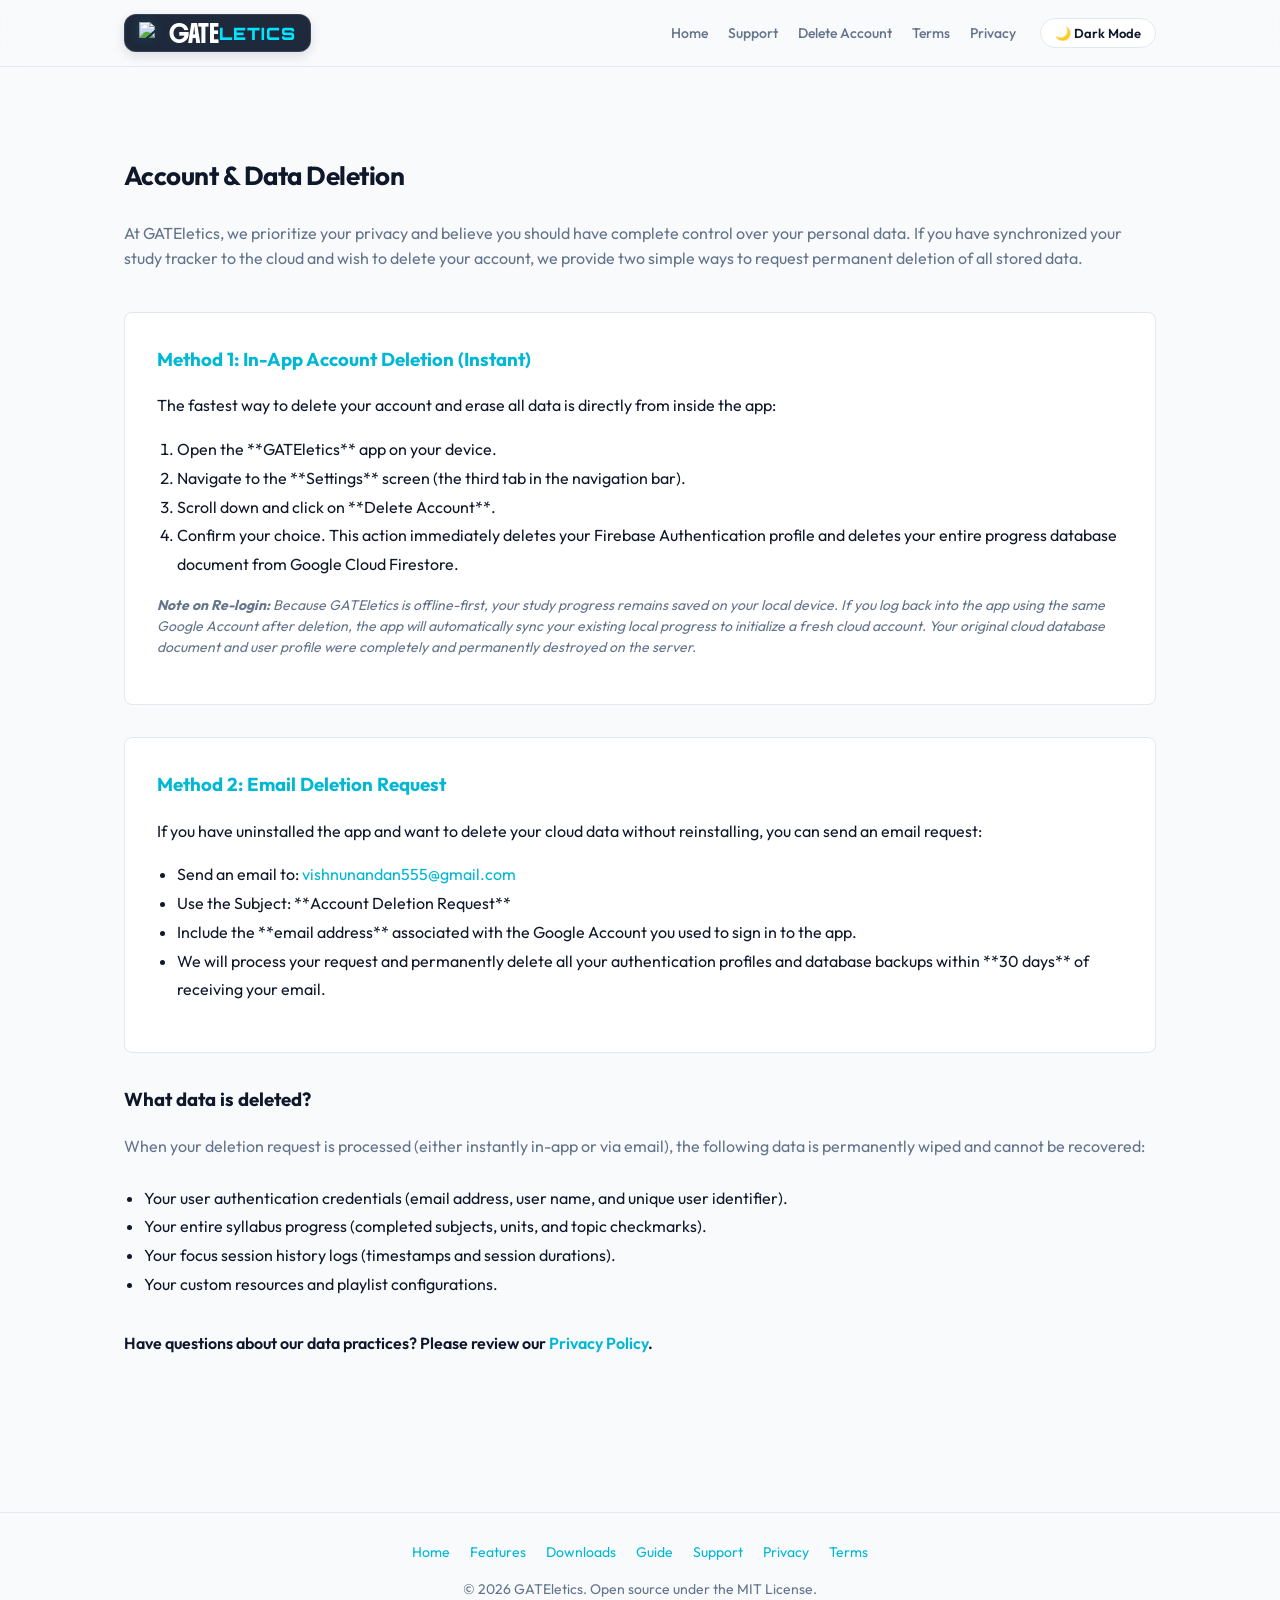
==== docs/delete-account.html @ e8ba7f9c "release: bump version to 1.2.17+20, update docs multi-page UI, OS detection, choice popups, and site" ====
<!DOCTYPE html>
<html lang="en">

<head>
  <script>
    // Apply theme immediately to prevent flashing
    (function () {
      const savedTheme = localStorage.getItem('theme');
      if (savedTheme) {
        document.documentElement.setAttribute('data-theme', savedTheme);
      } else {
        const systemPrefersDark = window.matchMedia('(prefers-color-scheme: dark)').matches;
        document.documentElement.setAttribute('data-theme', systemPrefersDark ? 'dark' : 'light');
      }
    })();
  </script>
  <meta charset="UTF-8">
  <meta name="viewport" content="width=device-width, initial-scale=1.0">
  <meta name="description" content="Request account and data deletion for GATEletics.">
  <title>Account Deletion Instructions - GATEletics</title>
  <link rel="stylesheet" href="style.css">
  <link rel="preconnect" href="https://fonts.googleapis.com">
  <link rel="preconnect" href="https://fonts.gstatic.com" crossorigin>
  <link href="https://fonts.googleapis.com/css2?family=Boldonse&family=Orbitron:wght@400..900&display=swap" rel="stylesheet">
</head>

<body>
  <header>
    <div class="nav-container">
      <a href="index.html" class="logo">
        <img src="logo_trans_cropped.png" alt="GATEletics Logo" class="logo-img">
        <span class="logo-text"><span class="logo-gate">GATE</span><span class="logo-letics">LETICS</span></span>
      </a>
      <div class="nav-controls">
        <div class="nav-links">
          <a href="index.html">Home</a>
          <a href="support.html">Support</a>
          <a href="delete-account.html">Delete Account</a>
          <a href="terms.html">Terms</a>
          <a href="privacy.html">Privacy</a>
        </div>
        <button id="theme-toggle" class="theme-toggle">🌙 Dark</button>
      </div>
    </div>
  </header>

  <div class="container">
    <section style="margin-bottom: 40px;">
      <h2>Account & Data Deletion</h2>
      <p style="color: var(--text-muted); line-height: 1.6;">At GATEletics, we prioritize your privacy and believe you should have complete control over your personal data. If you have synchronized your study tracker to the cloud and wish to delete your account, we provide two simple ways to request permanent deletion of all stored data.</p>
    </section>

    <div style="background-color: var(--card-bg); border: 1px solid var(--border-color); padding: 32px; border-radius: 8px; margin-bottom: 32px;">
      <h3 style="margin-top: 0; color: var(--accent-color);">Method 1: In-App Account Deletion (Instant)</h3>
      <p>The fastest way to delete your account and erase all data is directly from inside the app:</p>
      <ol style="padding-left: 20px; line-height: 1.8; color: var(--text-main);">
        <li>Open the **GATEletics** app on your device.</li>
        <li>Navigate to the **Settings** screen (the third tab in the navigation bar).</li>
        <li>Scroll down and click on **Delete Account**.</li>
        <li>Confirm your choice. This action immediately deletes your Firebase Authentication profile and deletes your entire progress database document from Google Cloud Firestore.</li>
      </ol>
      <p style="margin-top: 16px; font-size: 14px; color: var(--text-muted); font-style: italic; line-height: 1.5;">
        <strong>Note on Re-login:</strong> Because GATEletics is offline-first, your study progress remains saved on your local device. If you log back into the app using the same Google Account after deletion, the app will automatically sync your existing local progress to initialize a fresh cloud account. Your original cloud database document and user profile were completely and permanently destroyed on the server.
      </p>
    </div>

    <div style="background-color: var(--card-bg); border: 1px solid var(--border-color); padding: 32px; border-radius: 8px; margin-bottom: 32px;">
      <h3 style="margin-top: 0; color: var(--accent-color);">Method 2: Email Deletion Request</h3>
      <p>If you have uninstalled the app and want to delete your cloud data without reinstalling, you can send an email request:</p>
      <ul style="padding-left: 20px; line-height: 1.8; color: var(--text-main);">
        <li>Send an email to: <a href="mailto:vishnunandan555@gmail.com" style="color: var(--accent-color); text-decoration: none;">vishnunandan555@gmail.com</a></li>
        <li>Use the Subject: **Account Deletion Request**</li>
        <li>Include the **email address** associated with the Google Account you used to sign in to the app.</li>
        <li>We will process your request and permanently delete all your authentication profiles and database backups within **30 days** of receiving your email.</li>
      </ul>
    </div>

    <h3>What data is deleted?</h3>
    <p style="color: var(--text-muted); line-height: 1.6; margin-bottom: 24px;">When your deletion request is processed (either instantly in-app or via email), the following data is permanently wiped and cannot be recovered:</p>
    <ul style="padding-left: 20px; line-height: 1.8; color: var(--text-main); margin-bottom: 32px;">
      <li>Your user authentication credentials (email address, user name, and unique user identifier).</li>
      <li>Your entire syllabus progress (completed subjects, units, and topic checkmarks).</li>
      <li>Your focus session history logs (timestamps and session durations).</li>
      <li>Your custom resources and playlist configurations.</li>
    </ul>

    <p style="font-weight: 600; color: var(--text-main);">Have questions about our data practices? Please review our <a href="privacy.html" style="color: var(--accent-color); text-decoration: none;">Privacy Policy</a>.</p>
  </div>

  <footer style="margin-top: 60px; padding: 28px 0; border-top: 1px solid var(--border-color); text-align: center; color: var(--text-muted); font-size: 14px;">
    <div class="container" style="padding-top: 0; padding-bottom: 0;">
      <div style="display: flex; justify-content: center; gap: 20px; flex-wrap: wrap; margin-bottom: 14px;">
        <a href="index.html">Home</a>
        <a href="features.html">Features</a>
        <a href="downloads.html">Downloads</a>
        <a href="guide.html">Guide</a>
        <a href="support.html">Support</a>
        <a href="privacy.html">Privacy</a>
        <a href="terms.html">Terms</a>
      </div>
      <p>© 2026 GATEletics. Open source under the MIT License.</p>
    </div>
  </footer>

  <script>
    // Theme Toggle Handler
    const themeToggle = document.getElementById('theme-toggle');
    themeToggle.addEventListener('click', () => {
      const currentTheme = document.documentElement.getAttribute('data-theme');
      const newTheme = currentTheme === 'dark' ? 'light' : 'dark';
      document.documentElement.setAttribute('data-theme', newTheme);
      localStorage.setItem('theme', newTheme);
      updateToggleText(newTheme);
    });

    function updateToggleText(theme) {
      themeToggle.innerHTML = theme === 'dark' ? '☀️ Light Mode' : '🌙 Dark Mode';
    }
    updateToggleText(document.documentElement.getAttribute('data-theme'));
  </script>
</body>

</html>
---- docs/style.css ----
@import url('https://fonts.googleapis.com/css2?family=Boldonse&family=Orbitron:wght@600;800;900&family=Outfit:wght@300;400;500;600;700;800&display=swap');

@font-face {
  font-family: 'Boldonse';
  font-style: normal;
  font-weight: 400;
  font-display: swap;
  src: url(https://fonts.gstatic.com/s/boldonse/v1/ZgNQjPxGPbbJUZemjC38.ttf) format('truetype');
}

:root {
  /* Default: Dark Mode */
  --bg-color: #09090b;
  --text-main: #f4f4f5;
  --text-muted: #a1a1aa;
  --card-bg: #121215;
  --card-hover-bg: #18181c;
  --border-color: rgba(255, 255, 255, 0.08);
  --border-hover-color: rgba(0, 229, 255, 0.35);
  --accent-color: #00e5ff;
  --accent-hover: #33ecff;
  --accent-glow: rgba(0, 229, 255, 0.2);
  --btn-text: #000000;
  --badge-bg: rgba(0, 229, 255, 0.08);
  --badge-border: rgba(0, 229, 255, 0.2);
}

[data-theme="light"] {
  --bg-color: #f8fafc;
  --text-main: #0f172a;
  --text-muted: #64748b;
  --card-bg: #ffffff;
  --card-hover-bg: #f1f5f9;
  --border-color: #e2e8f0;
  --border-hover-color: #00b8d4;
  --accent-color: #00b8d4;
  --accent-hover: #00838f;
  --accent-glow: rgba(0, 184, 212, 0.2);
  --btn-text: #ffffff;
  --badge-bg: rgba(0, 184, 212, 0.08);
  --badge-border: rgba(0, 184, 212, 0.25);
}

* {
  box-sizing: border-box;
}

body {
  background-color: var(--bg-color);
  color: var(--text-main);
  font-family: 'Outfit', -apple-system, BlinkMacSystemFont, "Segoe UI", Roboto, sans-serif;
  margin: 0;
  padding: 0;
  line-height: 1.6;
  font-size: 16px;
  transition: background-color 0.25s ease, color 0.25s ease;
}

/* Keyframe & Reveal Animations */
@keyframes revealUp {
  0% {
    opacity: 0;
    transform: translateY(18px);
  }
  100% {
    opacity: 1;
    transform: translateY(0);
  }
}

@keyframes pulseGlow {
  0%, 100% {
    box-shadow: 0 8px 32px rgba(0, 0, 0, 0.2), 0 0 20px rgba(0, 229, 255, 0.2);
  }
  50% {
    box-shadow: 0 8px 36px rgba(0, 0, 0, 0.25), 0 0 28px rgba(0, 229, 255, 0.35);
  }
}

@keyframes modalPop {
  0% {
    opacity: 0;
    transform: scale(0.92) translateY(12px);
  }
  100% {
    opacity: 1;
    transform: scale(1) translateY(0);
  }
}

.hero,
.card,
.comp-container,
.guide-content {
  animation: revealUp 0.6s cubic-bezier(0.16, 1, 0.3, 1) both;
}

.grid .card:nth-child(1) { animation-delay: 0.05s; }
.grid .card:nth-child(2) { animation-delay: 0.1s; }
.grid .card:nth-child(3) { animation-delay: 0.15s; }
.grid .card:nth-child(4) { animation-delay: 0.2s; }
.grid .card:nth-child(5) { animation-delay: 0.25s; }
.grid .card:nth-child(6) { animation-delay: 0.3s; }

/* Universal Link Styling */
a,
a:visited,
a:active {
  color: var(--accent-color) !important;
  text-decoration: none;
  transition: color 0.2s ease, text-decoration 0.2s ease;
}

a:hover {
  color: var(--accent-hover) !important;
  text-decoration: underline;
}

header {
  border-bottom: 1px solid var(--border-color);
  padding: 14px 0;
  position: sticky;
  top: 0;
  background-color: rgba(9, 9, 11, 0.85);
  backdrop-filter: blur(16px);
  -webkit-backdrop-filter: blur(16px);
  z-index: 100;
  transition: background-color 0.25s ease, border-color 0.25s ease;
}

[data-theme="light"] header {
  background-color: rgba(248, 250, 252, 0.85);
}

.nav-container {
  max-width: 1080px;
  margin: 0 auto;
  padding: 0 24px;
  display: flex;
  justify-content: space-between;
  align-items: center;
}

.logo {
  font-size: 18px;
  color: var(--text-main) !important;
  text-decoration: none !important;
  display: inline-flex;
  align-items: center;
  gap: 8px;
  transition: all 0.25s cubic-bezier(0.16, 1, 0.3, 1);
}

.logo:hover {
  transform: scale(1.02);
}

[data-theme="light"] .logo {
  background: #1e293b;
  padding: 7px 14px;
  border-radius: 12px;
  border: 1px solid rgba(255, 255, 255, 0.12);
  box-shadow: 0 4px 12px rgba(15, 23, 42, 0.12);
}

[data-theme="light"] .logo-gate {
  color: #ffffff !important;
}

[data-theme="light"] .logo-letics {
  color: #00e5ff !important;
}

.logo-img {
  width: 22px;
  height: 22px;
  object-fit: contain;
  display: block;
  filter: drop-shadow(0 0 6px var(--accent-glow));
}

.logo-text {
  display: inline-flex;
  align-items: center;
  justify-content: center;
  height: 100%;
}

.logo-gate {
  font-family: 'Boldonse', cursive, sans-serif !important;
  font-weight: 400 !important;
  font-size: 17px;
  line-height: 1.0;
  margin: 0;
  padding: 0;
  color: var(--text-main);
}

.logo-letics {
  color: var(--accent-color) !important;
  font-family: 'Orbitron', sans-serif !important;
  font-weight: 900 !important;
  font-size: 17px;
  letter-spacing: 1px;
  line-height: 1.0;
  margin: 0;
  padding: 0;
}

.nav-controls {
  display: flex;
  align-items: center;
  gap: 24px;
}

.nav-links {
  display: flex;
  gap: 20px;
}

.nav-links a,
.nav-links a:visited {
  color: var(--text-muted) !important;
  font-family: 'Outfit', sans-serif;
  font-size: 14px;
  font-weight: 500;
  text-decoration: none !important;
  transition: color 0.2s ease, transform 0.2s ease;
}

.nav-links a:hover,
.nav-links a.active {
  color: var(--accent-color) !important;
  font-weight: 600;
  text-decoration: none !important;
}

/* Theme Toggle Button */
.theme-toggle {
  background-color: var(--card-bg);
  border: 1px solid var(--border-color);
  padding: 6px 14px;
  border-radius: 20px;
  cursor: pointer;
  color: var(--text-main);
  font-family: 'Outfit', sans-serif;
  font-size: 13px;
  font-weight: 600;
  display: flex;
  align-items: center;
  gap: 6px;
  transition: all 0.25s cubic-bezier(0.16, 1, 0.3, 1);
}

.theme-toggle:hover {
  border-color: var(--accent-color);
  transform: scale(1.04);
  box-shadow: 0 0 14px var(--accent-glow);
}

.container {
  max-width: 1080px;
  margin: 0 auto;
  padding: 40px 24px 80px 24px;
}

/* Hero Section */
.hero {
  text-align: center;
  padding: 50px 0 45px 0;
  border-bottom: 1px solid var(--border-color);
}

.hero-eyebrow {
  display: inline-flex;
  align-items: center;
  gap: 6px;
  padding: 6px 16px;
  border-radius: 20px;
  background: var(--badge-bg);
  border: 1px solid var(--badge-border);
  color: var(--accent-color);
  font-size: 12px;
  font-weight: 700;
  letter-spacing: 1px;
  text-transform: uppercase;
  margin-bottom: 20px;
}

.logo-box {
  display: inline-flex;
  align-items: center;
  justify-content: center;
  width: 92px;
  height: 92px;
  border-radius: 24px;
  background: #09090b;
  border: 1px solid rgba(255, 255, 255, 0.15);
  animation: pulseGlow 4s ease-in-out infinite;
  margin-bottom: 20px;
}

.hero-logo-img {
  width: 60px;
  height: 60px;
  object-fit: contain;
}

.hero h1 {
  font-family: 'Outfit', sans-serif;
  font-size: 46px;
  font-weight: 700;
  margin: 0 0 16px 0;
  letter-spacing: -0.03em;
  line-height: 1.15;
}

.hero p {
  max-width: 640px;
  margin: 0 auto 32px auto;
  color: var(--text-muted);
  font-size: 18px;
  line-height: 1.6;
  font-weight: 400;
}

/* Smooth Button Micro-Interactions */
.btn-primary,
.btn-primary:visited,
.btn-primary:active {
  display: inline-flex;
  align-items: center;
  gap: 8px;
  background-color: var(--accent-color);
  color: var(--btn-text) !important;
  font-family: 'Outfit', sans-serif;
  font-weight: 600;
  font-size: 15px;
  padding: 12px 28px;
  border-radius: 12px;
  text-decoration: none !important;
  box-shadow: 0 4px 20px var(--accent-glow);
  cursor: pointer;
  border: none;
  transition: transform 0.2s cubic-bezier(0.16, 1, 0.3, 1), background-color 0.2s cubic-bezier(0.16, 1, 0.3, 1), box-shadow 0.2s cubic-bezier(0.16, 1, 0.3, 1);
}

.btn-primary:hover {
  background-color: var(--accent-hover);
  color: var(--btn-text) !important;
  transform: translateY(-2px);
  box-shadow: 0 6px 24px var(--accent-glow);
  text-decoration: none !important;
}

.btn-primary:active {
  transform: translateY(0);
}

.btn-secondary,
.btn-secondary:visited,
.btn-secondary:active {
  display: inline-flex;
  align-items: center;
  gap: 8px;
  background-color: var(--card-bg);
  color: var(--text-main) !important;
  border: 1px solid var(--border-color);
  font-family: 'Outfit', sans-serif;
  font-weight: 500;
  font-size: 15px;
  padding: 12px 24px;
  border-radius: 12px;
  text-decoration: none !important;
  cursor: pointer;
  transition: transform 0.2s cubic-bezier(0.16, 1, 0.3, 1), border-color 0.2s cubic-bezier(0.16, 1, 0.3, 1), background-color 0.2s cubic-bezier(0.16, 1, 0.3, 1);
}

.btn-secondary:hover {
  border-color: var(--accent-color);
  color: var(--text-main) !important;
  transform: translateY(-2px);
  text-decoration: none !important;
}

.btn-secondary:active {
  transform: translateY(0);
}

/* Trust Badges Pill List */
.trust-pills {
  display: flex;
  flex-wrap: wrap;
  justify-content: center;
  gap: 10px;
  margin-top: 32px;
}

.trust-pill {
  display: flex;
  align-items: center;
  gap: 8px;
  font-size: 12px;
  font-weight: 500;
  color: var(--text-muted);
  background: var(--card-bg);
  border: 1px solid var(--border-color);
  padding: 6px 14px;
  border-radius: 20px;
  transition: transform 0.2s ease, border-color 0.2s ease;
}

.trust-pill:hover {
  border-color: var(--accent-color);
  transform: translateY(-1px);
}

/* Section Titles */
h2 {
  font-family: 'Outfit', sans-serif;
  font-size: 26px;
  font-weight: 700;
  margin-top: 48px;
  margin-bottom: 24px;
  letter-spacing: -0.02em;
}

/* Feature & Download Cards */
.grid {
  display: grid;
  grid-template-columns: repeat(auto-fit, minmax(300px, 1fr));
  gap: 20px;
  margin-top: 24px;
}

.card {
  background-color: var(--card-bg);
  border: 1px solid var(--border-color);
  border-radius: 16px;
  padding: 24px;
  transition: transform 0.25s cubic-bezier(0.16, 1, 0.3, 1), border-color 0.25s cubic-bezier(0.16, 1, 0.3, 1), background-color 0.25s cubic-bezier(0.16, 1, 0.3, 1), box-shadow 0.25s cubic-bezier(0.16, 1, 0.3, 1);
  display: flex;
  flex-direction: column;
}

.card:hover {
  border-color: var(--border-hover-color);
  background-color: var(--card-hover-bg);
  transform: translateY(-4px);
  box-shadow: 0 12px 30px rgba(0, 0, 0, 0.18), 0 0 16px var(--accent-glow);
}

.card-header-layout {
  display: flex;
  align-items: center;
  gap: 12px;
  margin-bottom: 12px;
}

.card-icon {
  width: 28px;
  height: 28px;
  object-fit: contain;
}

.card h3 {
  font-family: 'Outfit', sans-serif;
  font-size: 18px;
  font-weight: 600;
  margin: 0;
}

.card p {
  color: var(--text-muted);
  font-size: 14px;
  margin: 0;
  line-height: 1.5;
  flex-grow: 1;
}

/* Comparison Table Styling */
.comp-container {
  background-color: var(--card-bg);
  border: 1px solid var(--border-color);
  border-radius: 16px;
  overflow: hidden;
  margin-top: 24px;
  transition: border-color 0.25s ease, box-shadow 0.25s ease;
}

.comp-container:hover {
  border-color: var(--border-hover-color);
  box-shadow: 0 8px 24px rgba(0, 0, 0, 0.15);
}

.comp-table {
  width: 100%;
  border-collapse: collapse;
  text-align: left;
  font-size: 14px;
}

.comp-table th {
  padding: 16px 20px;
  background-color: var(--badge-bg);
  color: var(--accent-color);
  font-weight: 600;
  text-transform: uppercase;
  font-size: 12px;
  letter-spacing: 1px;
  border-bottom: 1px solid var(--border-color);
}

.comp-table td {
  padding: 16px 20px;
  border-bottom: 1px solid var(--border-color);
  color: var(--text-main);
}

.comp-table tr:last-child td {
  border-bottom: none;
}

.check-icon {
  color: var(--accent-color);
  font-weight: bold;
  margin-right: 6px;
}

.cross-icon {
  color: var(--text-muted);
  margin-right: 6px;
  opacity: 0.5;
}

/* Guide & Markdown Styling */
.guide-content {
  background: var(--card-bg);
  padding: 28px;
  border-radius: 16px;
  border: 1px solid var(--border-color);
  transition: border-color 0.25s ease, box-shadow 0.25s ease;
}

.guide-content:hover {
  border-color: var(--border-hover-color);
  box-shadow: 0 8px 24px rgba(0, 0, 0, 0.12);
}

.guide-content h3 {
  font-family: 'Outfit', sans-serif;
  font-size: 19px;
  font-weight: 600;
  margin-top: 0;
  color: var(--text-main);
}

.guide-content ol {
  padding-left: 20px;
  color: var(--text-muted);
}

.guide-content li {
  margin-bottom: 12px;
  line-height: 1.6;
}

.guide-content li strong {
  color: var(--text-main);
}

/* =========================================================================
   Download Choice Modal System
   ========================================================================= */
.modal-backdrop {
  position: fixed;
  top: 0;
  left: 0;
  width: 100vw;
  height: 100vh;
  background: rgba(0, 0, 0, 0.75);
  backdrop-filter: blur(12px);
  -webkit-backdrop-filter: blur(12px);
  z-index: 1000;
  display: flex;
  align-items: center;
  justify-content: center;
  padding: 20px;
  opacity: 0;
  pointer-events: none;
  transition: opacity 0.25s ease;
}

.modal-backdrop.active {
  opacity: 1;
  pointer-events: auto;
}

.modal-card {
  background: var(--card-bg);
  border: 1px solid var(--border-color);
  border-radius: 20px;
  max-width: 480px;
  width: 100%;
  padding: 28px;
  box-shadow: 0 20px 50px rgba(0, 0, 0, 0.4), 0 0 30px var(--accent-glow);
  position: relative;
  transform: scale(0.92);
  transition: transform 0.25s cubic-bezier(0.16, 1, 0.3, 1);
}

.modal-backdrop.active .modal-card {
  animation: modalPop 0.3s cubic-bezier(0.16, 1, 0.3, 1) forwards;
}

.modal-header {
  display: flex;
  align-items: center;
  justify-content: space-between;
  margin-bottom: 20px;
}

.modal-title {
  display: flex;
  align-items: center;
  gap: 10px;
  font-size: 20px;
  font-weight: 700;
  margin: 0;
}

.modal-close {
  background: none;
  border: none;
  color: var(--text-muted);
  font-size: 24px;
  cursor: pointer;
  padding: 4px 8px;
  border-radius: 8px;
  transition: color 0.2s, background-color 0.2s;
  line-height: 1;
}

.modal-close:hover {
  color: var(--text-main);
  background-color: var(--border-color);
}

.modal-options {
  display: flex;
  flex-direction: column;
  gap: 12px;
}

.modal-option-btn {
  display: flex;
  align-items: center;
  justify-content: space-between;
  padding: 14px 18px;
  border-radius: 12px;
  background: var(--bg-color);
  border: 1px solid var(--border-color);
  color: var(--text-main) !important;
  text-decoration: none !important;
  font-weight: 600;
  font-size: 15px;
  transition: all 0.2s ease;
}

.modal-option-btn:hover {
  border-color: var(--accent-color);
  background: var(--card-hover-bg);
  transform: translateY(-2px);
  box-shadow: 0 4px 16px var(--accent-glow);
}

.modal-option-info {
  display: flex;
  align-items: center;
  gap: 12px;
}

.modal-option-badge {
  font-size: 12px;
  padding: 3px 8px;
  border-radius: 6px;
  background: var(--badge-bg);
  color: var(--accent-color);
  border: 1px solid var(--badge-border);
}

/* Reduced Motion Accessibility */
@media (prefers-reduced-motion: reduce) {
  *,
  ::before,
  ::after {
    animation-delay: -1ms !important;
    animation-duration: 1ms !important;
    animation-iteration-count: 1 !important;
    background-attachment: initial !important;
    scroll-behavior: auto !important;
    transition-duration: 0s !important;
    transition-delay: 0s !important;
  }
}

/* Media Queries */
@media (max-width: 768px) {
  .hero h1 {
    font-size: 34px;
  }
  .hero p {
    font-size: 16px;
  }
  .nav-links {
    display: none;
  }
}
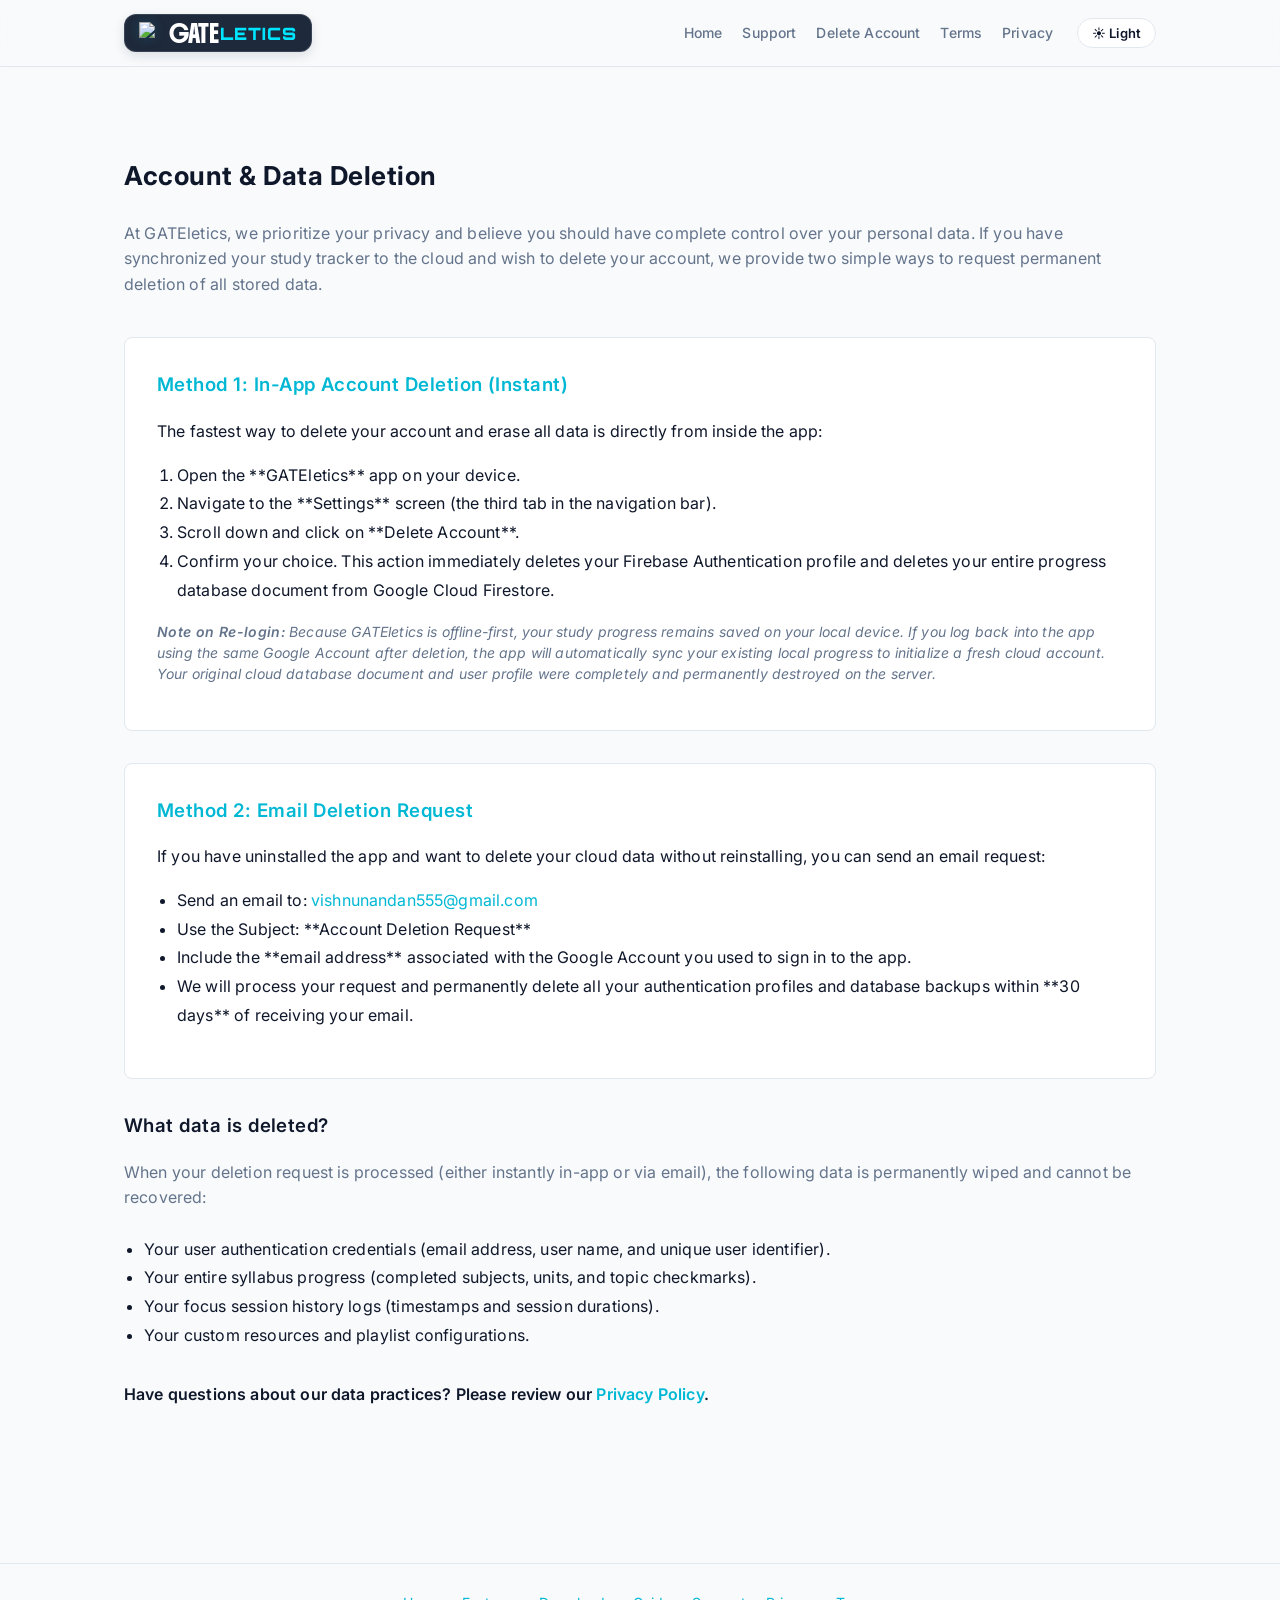
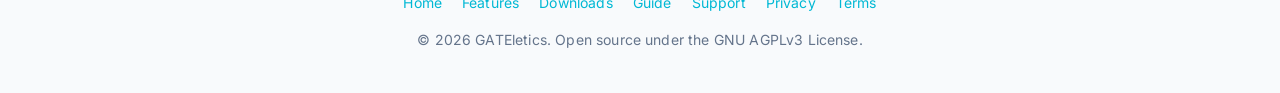
==== commit 03dbda72: "chore: relicense project from MIT to GNU AGPLv3" ====
--- a/docs/delete-account.html
+++ b/docs/delete-account.html
@@ -87,37 +87,8 @@
     <p style="font-weight: 600; color: var(--text-main);">Have questions about our data practices? Please review our <a href="privacy.html" style="color: var(--accent-color); text-decoration: none;">Privacy Policy</a>.</p>
   </div>
 
-  <footer style="margin-top: 60px; padding: 28px 0; border-top: 1px solid var(--border-color); text-align: center; color: var(--text-muted); font-size: 14px;">
-    <div class="container" style="padding-top: 0; padding-bottom: 0;">
-      <div style="display: flex; justify-content: center; gap: 20px; flex-wrap: wrap; margin-bottom: 14px;">
-        <a href="index.html">Home</a>
-        <a href="features.html">Features</a>
-        <a href="downloads.html">Downloads</a>
-        <a href="guide.html">Guide</a>
-        <a href="support.html">Support</a>
-        <a href="privacy.html">Privacy</a>
-        <a href="terms.html">Terms</a>
-      </div>
-      <p>© 2026 GATEletics. Open source under the MIT License.</p>
-    </div>
-  </footer>
-
-  <script>
-    // Theme Toggle Handler
-    const themeToggle = document.getElementById('theme-toggle');
-    themeToggle.addEventListener('click', () => {
-      const currentTheme = document.documentElement.getAttribute('data-theme');
-      const newTheme = currentTheme === 'dark' ? 'light' : 'dark';
-      document.documentElement.setAttribute('data-theme', newTheme);
-      localStorage.setItem('theme', newTheme);
-      updateToggleText(newTheme);
-    });
-
-    function updateToggleText(theme) {
-      themeToggle.innerHTML = theme === 'dark' ? '☀️ Light Mode' : '🌙 Dark Mode';
-    }
-    updateToggleText(document.documentElement.getAttribute('data-theme'));
-  </script>
+  <div id="site-footer"></div>
+  <script src="shared-components.js"></script>
 </body>
 
 </html>
--- a/docs/style.css
+++ b/docs/style.css
@@ -1,4 +1,4 @@
-@import url('https://fonts.googleapis.com/css2?family=Boldonse&family=Orbitron:wght@600;800;900&family=Outfit:wght@300;400;500;600;700;800&display=swap');
+@import url('https://fonts.googleapis.com/css2?family=Boldonse&family=Orbitron:wght@600;800;900&family=Inter:wght@300;400;500;600;700;800&display=swap');
 
 @font-face {
   font-family: 'Boldonse';
@@ -48,12 +48,24 @@
 body {
   background-color: var(--bg-color);
   color: var(--text-main);
-  font-family: 'Outfit', -apple-system, BlinkMacSystemFont, "Segoe UI", Roboto, sans-serif;
+  font-family: 'Inter', -apple-system, BlinkMacSystemFont, "Segoe UI", Roboto, sans-serif;
   margin: 0;
   padding: 0;
   line-height: 1.6;
   font-size: 16px;
+  letter-spacing: 0.01em;
   transition: background-color 0.25s ease, color 0.25s ease;
+}
+
+/* Crisp & Spacious Typography Rules - Positive Letter-Spacing Prevents Character Collision */
+h1, h2, h3, h4, h5, h6,
+strong, b,
+.card h3,
+.guide-content h3,
+.modal-title {
+  font-family: 'Inter', -apple-system, BlinkMacSystemFont, "Segoe UI", Roboto, sans-serif;
+  font-weight: 600;
+  letter-spacing: 0.025em;
 }
 
 /* Keyframe & Reveal Animations */
@@ -221,9 +233,10 @@
 .nav-links a,
 .nav-links a:visited {
   color: var(--text-muted) !important;
-  font-family: 'Outfit', sans-serif;
+  font-family: 'Inter', sans-serif;
   font-size: 14px;
   font-weight: 500;
+  letter-spacing: 0.01em;
   text-decoration: none !important;
   transition: color 0.2s ease, transform 0.2s ease;
 }
@@ -243,9 +256,10 @@
   border-radius: 20px;
   cursor: pointer;
   color: var(--text-main);
-  font-family: 'Outfit', sans-serif;
+  font-family: 'Inter', sans-serif;
   font-size: 13px;
   font-weight: 600;
+  letter-spacing: 0.01em;
   display: flex;
   align-items: center;
   gap: 6px;
@@ -307,12 +321,12 @@
 }
 
 .hero h1 {
-  font-family: 'Outfit', sans-serif;
-  font-size: 46px;
+  font-family: 'Inter', sans-serif;
+  font-size: 44px;
   font-weight: 700;
   margin: 0 0 16px 0;
-  letter-spacing: -0.03em;
-  line-height: 1.15;
+  letter-spacing: 0.01em;
+  line-height: 1.2;
 }
 
 .hero p {
@@ -333,9 +347,10 @@
   gap: 8px;
   background-color: var(--accent-color);
   color: var(--btn-text) !important;
-  font-family: 'Outfit', sans-serif;
+  font-family: 'Inter', sans-serif;
   font-weight: 600;
   font-size: 15px;
+  letter-spacing: 0.02em;
   padding: 12px 28px;
   border-radius: 12px;
   text-decoration: none !important;
@@ -366,9 +381,10 @@
   background-color: var(--card-bg);
   color: var(--text-main) !important;
   border: 1px solid var(--border-color);
-  font-family: 'Outfit', sans-serif;
+  font-family: 'Inter', sans-serif;
   font-weight: 500;
   font-size: 15px;
+  letter-spacing: 0.01em;
   padding: 12px 24px;
   border-radius: 12px;
   text-decoration: none !important;
@@ -402,6 +418,7 @@
   gap: 8px;
   font-size: 12px;
   font-weight: 500;
+  letter-spacing: 0.01em;
   color: var(--text-muted);
   background: var(--card-bg);
   border: 1px solid var(--border-color);
@@ -417,12 +434,12 @@
 
 /* Section Titles */
 h2 {
-  font-family: 'Outfit', sans-serif;
+  font-family: 'Inter', sans-serif;
   font-size: 26px;
   font-weight: 700;
   margin-top: 48px;
   margin-bottom: 24px;
-  letter-spacing: -0.02em;
+  letter-spacing: 0.02em;
 }
 
 /* Feature & Download Cards */
@@ -464,9 +481,10 @@
 }
 
 .card h3 {
-  font-family: 'Outfit', sans-serif;
+  font-family: 'Inter', sans-serif;
   font-size: 18px;
   font-weight: 600;
+  letter-spacing: 0.025em;
   margin: 0;
 }
 
@@ -475,6 +493,7 @@
   font-size: 14px;
   margin: 0;
   line-height: 1.5;
+  letter-spacing: 0.01em;
   flex-grow: 1;
 }
 
@@ -548,9 +567,10 @@
 }
 
 .guide-content h3 {
-  font-family: 'Outfit', sans-serif;
+  font-family: 'Inter', sans-serif;
   font-size: 19px;
   font-weight: 600;
+  letter-spacing: 0.02em;
   margin-top: 0;
   color: var(--text-main);
 }
@@ -567,11 +587,11 @@
 
 .guide-content li strong {
   color: var(--text-main);
-}
-
-/* =========================================================================
-   Download Choice Modal System
-   ========================================================================= */
+  font-weight: 600;
+  letter-spacing: 0.02em;
+}
+
+/* Download Choice Modal System */
 .modal-backdrop {
   position: fixed;
   top: 0;
@@ -626,6 +646,7 @@
   gap: 10px;
   font-size: 20px;
   font-weight: 700;
+  letter-spacing: 0.02em;
   margin: 0;
 }
 
@@ -664,6 +685,7 @@
   text-decoration: none !important;
   font-weight: 600;
   font-size: 15px;
+  letter-spacing: 0.015em;
   transition: all 0.2s ease;
 }
 
@@ -687,6 +709,76 @@
   background: var(--badge-bg);
   color: var(--accent-color);
   border: 1px solid var(--badge-border);
+}
+
+/* Icon Box Utility */
+.icon-box {
+  width: 36px;
+  height: 36px;
+  border-radius: 10px;
+  background: var(--badge-bg);
+  border: 1px solid var(--badge-border);
+  display: flex;
+  align-items: center;
+  justify-content: center;
+  color: var(--accent-color);
+  flex-shrink: 0;
+}
+
+.icon-box svg {
+  width: 20px;
+  height: 20px;
+  stroke: var(--accent-color);
+  fill: none;
+}
+
+/* Download Direct Option List Styling */
+.download-options-list {
+  display: flex;
+  flex-direction: column;
+  gap: 10px;
+  margin-top: 18px;
+}
+
+.download-opt-btn {
+  display: flex;
+  align-items: center;
+  justify-content: space-between;
+  padding: 12px 16px;
+  border-radius: 12px;
+  background: var(--bg-color);
+  border: 1px solid var(--border-color);
+  color: var(--text-main) !important;
+  text-decoration: none !important;
+  font-weight: 600;
+  font-size: 14px;
+  transition: all 0.2s cubic-bezier(0.16, 1, 0.3, 1);
+}
+
+.download-opt-btn:hover {
+  border-color: var(--accent-color);
+  background: var(--card-hover-bg);
+  transform: translateY(-2px);
+  box-shadow: 0 4px 16px var(--accent-glow);
+  text-decoration: none !important;
+}
+
+.download-opt-meta {
+  display: flex;
+  align-items: center;
+  gap: 10px;
+}
+
+.download-opt-ext {
+  font-size: 11px;
+  padding: 3px 8px;
+  border-radius: 6px;
+  background: var(--badge-bg);
+  color: var(--accent-color);
+  border: 1px solid var(--badge-border);
+  font-weight: 700;
+  letter-spacing: 0.5px;
+  text-transform: uppercase;
 }
 
 /* Reduced Motion Accessibility */
@@ -704,15 +796,100 @@
   }
 }
 
-/* Media Queries */
+/* Mobile Responsiveness & Breakpoints */
 @media (max-width: 768px) {
+  .nav-container {
+    flex-direction: column;
+    align-items: stretch;
+    gap: 12px;
+    padding: 0 16px;
+  }
+
+  .nav-controls {
+    justify-content: space-between;
+    width: 100%;
+    overflow-x: auto;
+    padding-bottom: 4px;
+    -webkit-overflow-scrolling: touch;
+    scrollbar-width: none;
+  }
+  
+  .nav-controls::-webkit-scrollbar {
+    display: none;
+  }
+
+  .nav-links {
+    display: flex;
+    gap: 14px;
+    white-space: nowrap;
+  }
+
+  .nav-links a,
+  .nav-links a:visited {
+    font-size: 13px;
+    padding: 4px 10px;
+    border-radius: 14px;
+    background: var(--badge-bg);
+    border: 1px solid var(--badge-border);
+  }
+
+  .container {
+    padding: 24px 16px 60px 16px;
+  }
+
+  .hero {
+    padding: 32px 0 28px 0;
+  }
+
   .hero h1 {
-    font-size: 34px;
-  }
+    font-size: 30px;
+  }
+
   .hero p {
-    font-size: 16px;
-  }
-  .nav-links {
-    display: none;
-  }
-}
+    font-size: 15px;
+  }
+
+  .grid {
+    grid-template-columns: 1fr;
+    gap: 16px;
+  }
+
+  .comp-container {
+    overflow-x: auto;
+    -webkit-overflow-scrolling: touch;
+  }
+
+  .comp-table {
+    min-width: 560px;
+  }
+}
+
+@media (max-width: 480px) {
+  .hero h1 {
+    font-size: 26px;
+  }
+
+  .logo-box {
+    width: 76px;
+    height: 76px;
+    border-radius: 18px;
+  }
+
+  .hero-logo-img {
+    width: 48px;
+    height: 48px;
+  }
+
+  .btn-primary,
+  .btn-secondary {
+    width: 100%;
+    justify-content: center;
+    padding: 12px 20px;
+    font-size: 14px;
+  }
+
+  .card {
+    padding: 18px;
+  }
+}
+
